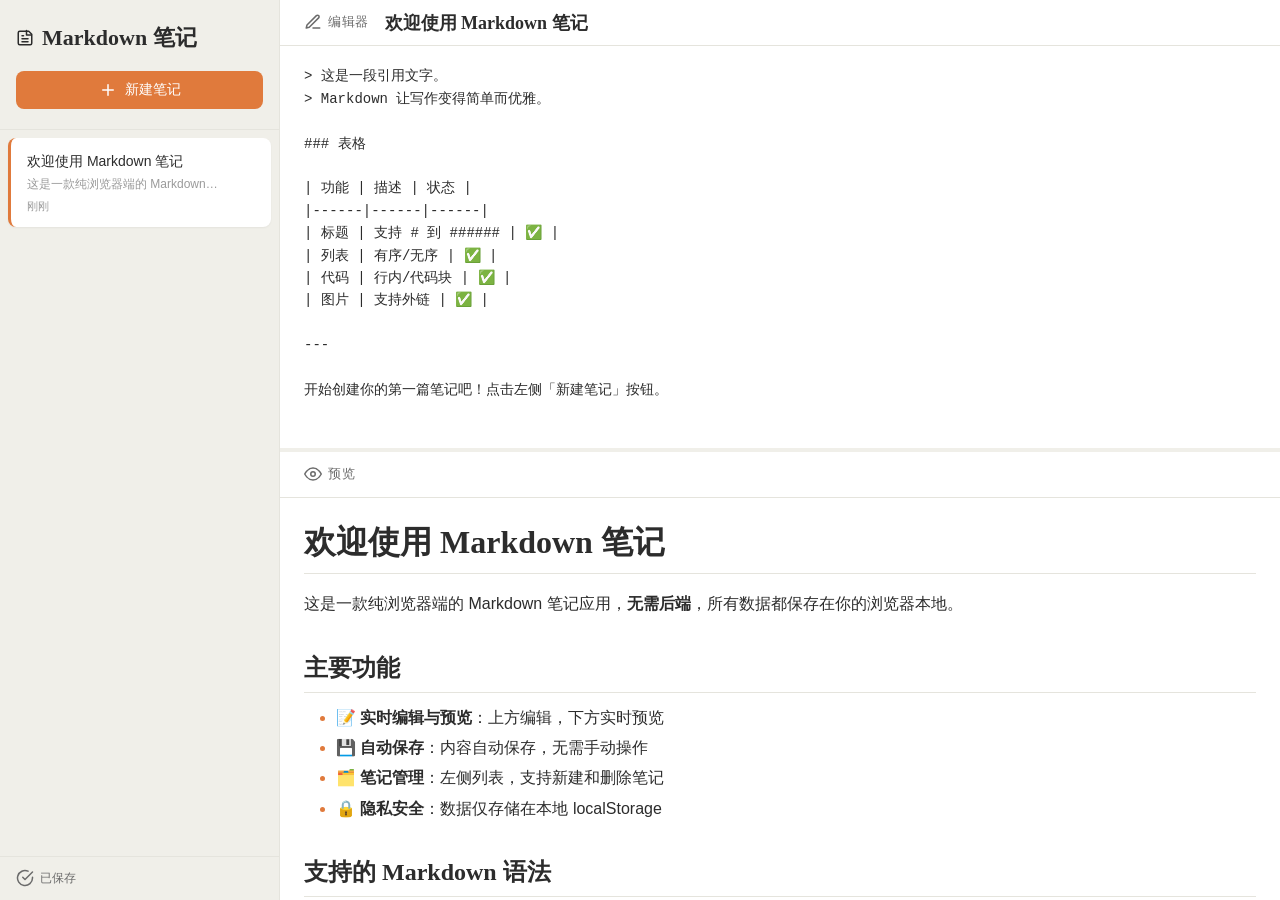
==== index.html @ d215250e "first commit" ====
<!DOCTYPE html>
<html lang="zh-CN">
<head>
  <meta charset="UTF-8">
  <meta name="viewport" content="width=device-width, initial-scale=1.0">
  <title>Markdown 笔记</title>
  <link rel="stylesheet" href="styles.css">
</head>
<body>
  <div class="app">
    <aside class="sidebar">
      <div class="sidebar-header">
        <h1 class="app-title">
          <svg class="icon" viewBox="0 0 24 24" fill="none" stroke="currentColor" stroke-width="2" stroke-linecap="round" stroke-linejoin="round"><path d="M17 3H5a2 2 0 0 0-2 2v14a2 2 0 0 0 2 2h14a2 2 0 0 0 2-2V7l-4-4z"></path><path d="M14 2v6h6"></path><path d="M16 13H8"></path><path d="M16 17H8"></path><path d="M10 9H8"></path></svg>
          Markdown 笔记
        </h1>
        <button class="btn-new" id="newNoteBtn" title="新建笔记">
          <svg class="icon" viewBox="0 0 24 24" fill="none" stroke="currentColor" stroke-width="2" stroke-linecap="round" stroke-linejoin="round"><line x1="12" y1="5" x2="12" y2="19"></line><line x1="5" y1="12" x2="19" y2="12"></line></svg>
          <span>新建笔记</span>
        </button>
      </div>
      
      <div class="note-list" id="noteList">
      </div>
      
      <div class="sidebar-footer">
        <span class="save-status" id="saveStatus">
          <svg class="icon" viewBox="0 0 24 24" fill="none" stroke="currentColor" stroke-width="2" stroke-linecap="round" stroke-linejoin="round"><path d="M22 11.08V12a10 10 0 1 1-5.93-9.14"></path><polyline points="22 4 12 14.01 9 11.01"></polyline></svg>
          <span>已保存</span>
        </span>
      </div>
    </aside>
    
    <main class="main-content">
      <div class="editor-pane">
        <div class="pane-header">
          <span class="pane-title">
            <svg class="icon" viewBox="0 0 24 24" fill="none" stroke="currentColor" stroke-width="2" stroke-linecap="round" stroke-linejoin="round"><path d="M12 20h9"></path><path d="M16.5 3.5a2.121 2.121 0 0 1 3 3L7 19l-4 1 1-4L16.5 3.5z"></path></svg>
            编辑器
          </span>
          <input type="text" class="note-title-input" id="noteTitleInput" placeholder="笔记标题...">
        </div>
        <textarea 
          class="editor" 
          id="editor" 
          placeholder="# 开始写作...

支持 Markdown 语法：
## 二级标题
**粗体文字** 和 *斜体文字*

- 无序列表项 1
- 无序列表项 2

1. 有序列表项 1
2. 有序列表项 2

[链接文字](https://example.com)

![图片描述](https://picsum.photos/600/300)

```javascript
console.log('代码块');
```
"
        ></textarea>
      </div>
      
      <div class="splitter-horizontal" id="splitterHorizontal"></div>
      
      <div class="preview-pane">
        <div class="pane-header">
          <span class="pane-title">
            <svg class="icon" viewBox="0 0 24 24" fill="none" stroke="currentColor" stroke-width="2" stroke-linecap="round" stroke-linejoin="round"><path d="M1 12s4-8 11-8 11 8 11 8-4 8-11 8-11-8-11-8z"></path><circle cx="12" cy="12" r="3"></circle></svg>
            预览
          </span>
        </div>
        <div class="preview" id="preview"></div>
      </div>
    </main>
    
    <div class="empty-state" id="emptyState">
      <svg class="icon" viewBox="0 0 24 24" fill="none" stroke="currentColor" stroke-width="2" stroke-linecap="round" stroke-linejoin="round"><path d="M14 2H6a2 2 0 0 0-2 2v16a2 2 0 0 0 2 2h12a2 2 0 0 0 2-2V8z"></path><polyline points="14 2 14 8 20 8"></polyline><line x1="16" y1="13" x2="8" y2="13"></line><line x1="16" y1="17" x2="8" y2="17"></line><polyline points="10 9 9 9 8 9"></polyline></svg>
      <h2>选择一篇笔记开始</h2>
      <p>或者点击左侧"新建笔记"按钮创建第一篇笔记</p>
    </div>
  </div>

  <script src="app.js"></script>
</body>
</html>
---- styles.css ----
:root {
  --bg-primary: #fafaf8;
  --bg-sidebar: #f0efe9;
  --bg-white: #ffffff;
  --bg-code: #282c34;
  --text-primary: #2c2c2c;
  --text-secondary: #6b6b6b;
  --text-muted: #9a9a9a;
  --accent: #e07a3c;
  --accent-hover: #c96a2e;
  --border: #e5e4dd;
  --shadow-sm: 0 1px 2px rgba(0, 0, 0, 0.05);
  --shadow-md: 0 4px 12px rgba(0, 0, 0, 0.08);
  --font-display: 'Playfair Display', 'Noto Serif SC', 'Source Han Serif SC', Georgia, 'Times New Roman', serif;
  --font-body: 'Inter', 'Noto Sans SC', 'Source Han Sans SC', -apple-system, BlinkMacSystemFont, 'Segoe UI', 'Microsoft YaHei', sans-serif;
  --font-mono: 'JetBrains Mono', 'Fira Code', 'Consolas', 'Monaco', 'Courier New', monospace;
}

* {
  margin: 0;
  padding: 0;
  box-sizing: border-box;
}

html, body {
  height: 100%;
  overflow: hidden;
}

body {
  font-family: var(--font-body);
  background-color: var(--bg-primary);
  color: var(--text-primary);
  line-height: 1.6;
  -webkit-font-smoothing: antialiased;
  -moz-osx-font-smoothing: grayscale;
}

.icon {
  width: 18px;
  height: 18px;
  vertical-align: middle;
  flex-shrink: 0;
}

.app {
  display: flex;
  height: 100vh;
  overflow: hidden;
}

.sidebar {
  width: 280px;
  background-color: var(--bg-sidebar);
  border-right: 1px solid var(--border);
  display: flex;
  flex-direction: column;
  flex-shrink: 0;
}

.sidebar-header {
  padding: 20px 16px;
  border-bottom: 1px solid var(--border);
}

.app-title {
  font-family: var(--font-display);
  font-size: 22px;
  font-weight: 700;
  color: var(--text-primary);
  margin-bottom: 16px;
  display: flex;
  align-items: center;
  gap: 8px;
}

.app-title .lucide {
  color: var(--accent);
  width: 24px;
  height: 24px;
}

.btn-new {
  width: 100%;
  padding: 10px 16px;
  background-color: var(--accent);
  color: white;
  border: none;
  border-radius: 8px;
  font-family: var(--font-body);
  font-size: 14px;
  font-weight: 500;
  cursor: pointer;
  display: flex;
  align-items: center;
  justify-content: center;
  gap: 8px;
  transition: all 150ms ease;
}

.btn-new:hover {
  background-color: var(--accent-hover);
  box-shadow: var(--shadow-md);
  transform: translateY(-1px);
}

.btn-new:active {
  transform: translateY(0);
}

.note-list {
  flex: 1;
  overflow-y: auto;
  padding: 8px;
}

.note-list::-webkit-scrollbar {
  width: 6px;
}

.note-list::-webkit-scrollbar-track {
  background: transparent;
}

.note-list::-webkit-scrollbar-thumb {
  background: var(--border);
  border-radius: 3px;
}

.note-list::-webkit-scrollbar-thumb:hover {
  background: var(--text-muted);
}

.note-item {
  padding: 12px 16px;
  margin-bottom: 4px;
  border-radius: 8px;
  cursor: pointer;
  display: flex;
  align-items: center;
  justify-content: space-between;
  gap: 8px;
  transition: all 150ms ease;
  border-left: 3px solid transparent;
  animation: fadeIn 200ms ease-out;
}

@keyframes fadeIn {
  from {
    opacity: 0;
    transform: translateY(-4px);
  }
  to {
    opacity: 1;
    transform: translateY(0);
  }
}

.note-item:hover {
  background-color: rgba(255, 255, 255, 0.6);
}

.note-item.active {
  background-color: white;
  border-left-color: var(--accent);
  box-shadow: var(--shadow-sm);
}

.note-item-content {
  flex: 1;
  min-width: 0;
}

.note-item-title {
  font-size: 14px;
  font-weight: 500;
  color: var(--text-primary);
  white-space: nowrap;
  overflow: hidden;
  text-overflow: ellipsis;
}

.note-item-preview {
  font-size: 12px;
  color: var(--text-muted);
  white-space: nowrap;
  overflow: hidden;
  text-overflow: ellipsis;
  margin-top: 2px;
}

.note-item-date {
  font-size: 11px;
  color: var(--text-muted);
  margin-top: 4px;
}

.note-delete {
  opacity: 0;
  padding: 4px;
  border-radius: 4px;
  color: var(--text-muted);
  transition: all 150ms ease;
  flex-shrink: 0;
}

.note-item:hover .note-delete {
  opacity: 1;
}

.note-delete:hover {
  background-color: rgba(224, 122, 60, 0.1);
  color: var(--accent);
}

.sidebar-footer {
  padding: 12px 16px;
  border-top: 1px solid var(--border);
}

.save-status {
  display: flex;
  align-items: center;
  gap: 6px;
  font-size: 12px;
  color: var(--text-secondary);
}

.save-status.saving .lucide {
  animation: spin 1s linear infinite;
  color: var(--accent);
}

.save-status.saving span {
  color: var(--accent);
}

@keyframes spin {
  from { transform: rotate(0deg); }
  to { transform: rotate(360deg); }
}

.save-status .lucide {
  width: 14px;
  height: 14px;
}

.save-status.saved .lucide {
  color: #4caf50;
}

.main-content {
  flex: 1;
  display: flex;
  flex-direction: column;
  min-width: 0;
}

.pane-header {
  padding: 12px 24px;
  background-color: var(--bg-white);
  border-bottom: 1px solid var(--border);
  display: flex;
  align-items: center;
  gap: 16px;
}

.pane-title {
  font-size: 13px;
  font-weight: 500;
  color: var(--text-secondary);
  display: flex;
  align-items: center;
  gap: 6px;
  text-transform: uppercase;
  letter-spacing: 0.5px;
  flex-shrink: 0;
}

.pane-title .lucide {
  width: 16px;
  height: 16px;
}

.note-title-input {
  flex: 1;
  border: none;
  outline: none;
  font-family: var(--font-display);
  font-size: 18px;
  font-weight: 600;
  color: var(--text-primary);
  background: transparent;
}

.note-title-input::placeholder {
  color: var(--text-muted);
}

.editor-pane {
  flex: 1;
  display: flex;
  flex-direction: column;
  min-height: 0;
  background-color: var(--bg-white);
}

.editor {
  flex: 1;
  padding: 24px;
  border: none;
  outline: none;
  resize: none;
  font-family: var(--font-mono);
  font-size: 14px;
  line-height: 1.6;
  color: var(--text-primary);
  background-color: var(--bg-white);
}

.editor::-webkit-scrollbar {
  width: 8px;
}

.editor::-webkit-scrollbar-track {
  background: transparent;
}

.editor::-webkit-scrollbar-thumb {
  background: var(--border);
  border-radius: 4px;
}

.editor::-webkit-scrollbar-thumb:hover {
  background: var(--text-muted);
}

.splitter-horizontal {
  height: 4px;
  background-color: var(--bg-sidebar);
  cursor: row-resize;
  transition: background-color 150ms ease;
  flex-shrink: 0;
}

.splitter-horizontal:hover,
.splitter-horizontal.dragging {
  background-color: var(--accent);
}

.preview-pane {
  flex: 1;
  display: flex;
  flex-direction: column;
  min-height: 0;
  background-color: var(--bg-white);
}

.preview {
  flex: 1;
  padding: 24px;
  overflow-y: auto;
  animation: fadeInContent 300ms ease-out;
}

@keyframes fadeInContent {
  from { opacity: 0.8; }
  to { opacity: 1; }
}

.preview::-webkit-scrollbar {
  width: 8px;
}

.preview::-webkit-scrollbar-track {
  background: transparent;
}

.preview::-webkit-scrollbar-thumb {
  background: var(--border);
  border-radius: 4px;
}

.preview::-webkit-scrollbar-thumb:hover {
  background: var(--text-muted);
}

.preview h1,
.preview h2,
.preview h3,
.preview h4,
.preview h5,
.preview h6 {
  font-family: var(--font-display);
  font-weight: 700;
  color: var(--text-primary);
  margin-top: 1.5em;
  margin-bottom: 0.5em;
  line-height: 1.3;
}

.preview h1:first-child,
.preview h2:first-child,
.preview h3:first-child {
  margin-top: 0;
}

.preview h1 { font-size: 2em; border-bottom: 1px solid var(--border); padding-bottom: 0.3em; }
.preview h2 { font-size: 1.5em; border-bottom: 1px solid var(--border); padding-bottom: 0.3em; }
.preview h3 { font-size: 1.25em; }
.preview h4 { font-size: 1.1em; }
.preview h5 { font-size: 1em; }
.preview h6 { font-size: 0.9em; color: var(--text-secondary); }

.preview p {
  margin-bottom: 1em;
  line-height: 1.7;
}

.preview strong,
.preview b {
  font-weight: 600;
  color: var(--text-primary);
}

.preview em,
.preview i {
  font-style: italic;
}

.preview a {
  color: var(--accent);
  text-decoration: none;
  border-bottom: 1px solid transparent;
  transition: border-color 150ms ease;
}

.preview a:hover {
  border-bottom-color: var(--accent);
}

.preview ul,
.preview ol {
  margin-bottom: 1em;
  padding-left: 2em;
}

.preview li {
  margin-bottom: 0.3em;
  line-height: 1.6;
}

.preview ul li::marker {
  color: var(--accent);
}

.preview ol li::marker {
  color: var(--text-secondary);
  font-weight: 500;
}

.preview img {
  max-width: 100%;
  border-radius: 8px;
  box-shadow: var(--shadow-md);
  margin: 1em 0;
}

.preview code {
  font-family: var(--font-mono);
  font-size: 0.9em;
  background-color: rgba(224, 122, 60, 0.1);
  color: var(--accent);
  padding: 0.2em 0.4em;
  border-radius: 4px;
}

.preview pre {
  margin: 1em 0;
  border-radius: 8px;
  overflow: hidden;
  box-shadow: var(--shadow-sm);
}

.preview pre code {
  display: block;
  padding: 16px;
  background-color: var(--bg-code);
  color: #abb2bf;
  overflow-x: auto;
  line-height: 1.6;
}

.hljs-keyword { color: #c678dd; }
.hljs-string { color: #98c379; }
.hljs-comment { color: #5c6370; font-style: italic; }
.hljs-number { color: #d19a66; }
.hljs-function { color: #61afef; }

.preview blockquote {
  margin: 1em 0;
  padding: 0.5em 1em;
  border-left: 4px solid var(--accent);
  background-color: rgba(224, 122, 60, 0.05);
  color: var(--text-secondary);
  border-radius: 0 8px 8px 0;
}

.preview blockquote p {
  margin-bottom: 0;
}

.preview hr {
  border: none;
  border-top: 1px solid var(--border);
  margin: 2em 0;
}

.preview table {
  width: 100%;
  border-collapse: collapse;
  margin: 1em 0;
}

.preview th,
.preview td {
  padding: 8px 12px;
  border: 1px solid var(--border);
  text-align: left;
}

.preview th {
  background-color: var(--bg-sidebar);
  font-weight: 600;
}

.preview tr:nth-child(even) {
  background-color: rgba(240, 239, 233, 0.3);
}

.empty-state {
  flex: 1;
  display: none;
  flex-direction: column;
  align-items: center;
  justify-content: center;
  padding: 40px;
  text-align: center;
  color: var(--text-muted);
}

.empty-state.visible {
  display: flex;
}

.empty-state .lucide {
  width: 64px;
  height: 64px;
  margin-bottom: 16px;
  color: var(--border);
}

.empty-state h2 {
  font-family: var(--font-display);
  font-size: 24px;
  font-weight: 600;
  color: var(--text-secondary);
  margin-bottom: 8px;
}

.empty-state p {
  font-size: 14px;
  color: var(--text-muted);
}

@media (max-width: 768px) {
  .sidebar {
    position: fixed;
    left: 0;
    top: 0;
    bottom: 0;
    transform: translateX(-100%);
    transition: transform 250ms ease;
    z-index: 100;
  }
  
  .sidebar.open {
    transform: translateX(0);
  }
  
  .main-content {
    width: 100%;
  }
}
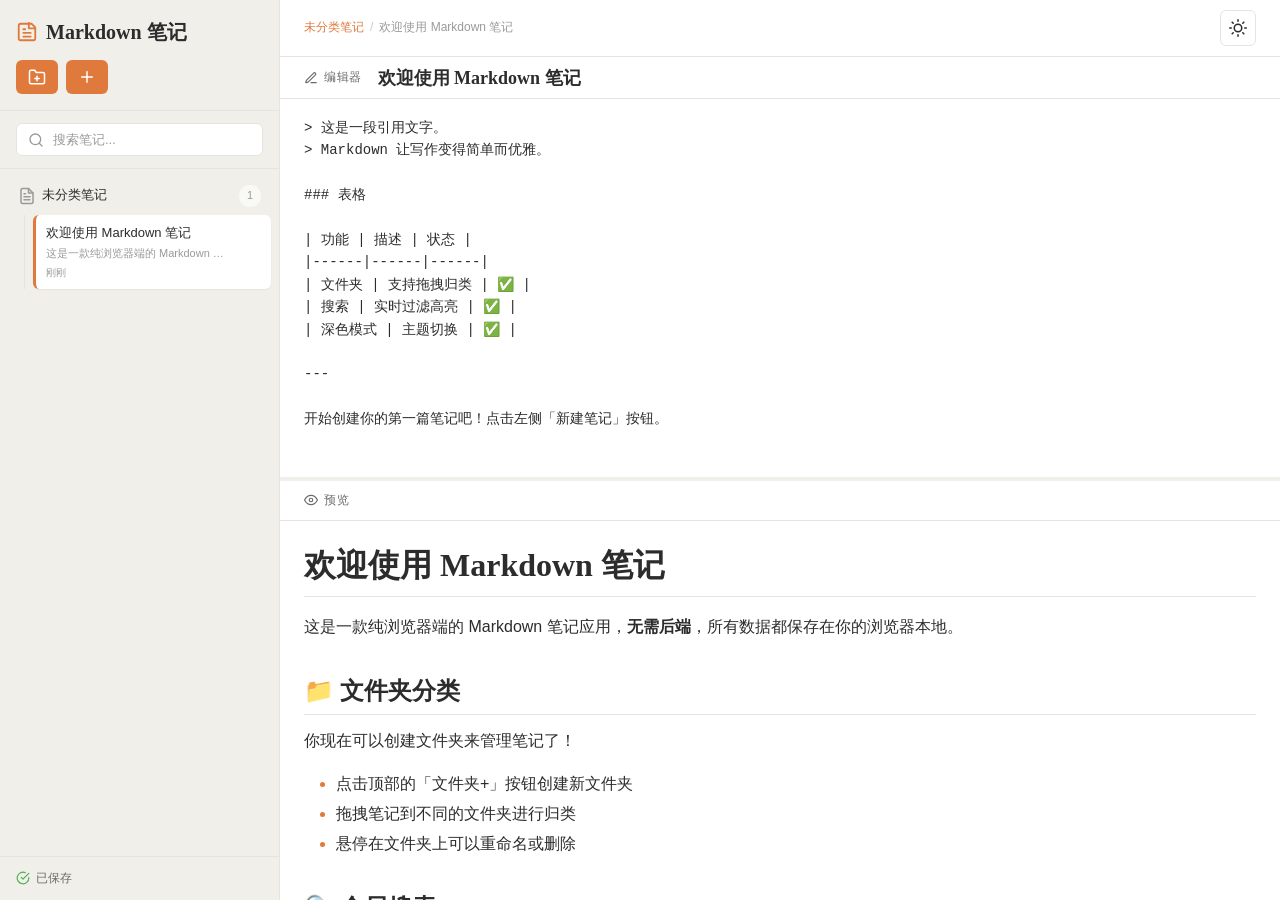
==== commit 8b2e277f: "feat: 添加文件夹管理、全局搜索和深色模式功能 重构侧边栏笔记列表为文件夹树形结构，新增： 1. 文件夹创建、重命名、删除和拖拽分类功能 2. 全局笔记搜索匹配与高亮 3. 深色/浅色主题切换与本" ====
--- a/index.html
+++ b/index.html
@@ -14,13 +14,25 @@
           <svg class="icon" viewBox="0 0 24 24" fill="none" stroke="currentColor" stroke-width="2" stroke-linecap="round" stroke-linejoin="round"><path d="M17 3H5a2 2 0 0 0-2 2v14a2 2 0 0 0 2 2h14a2 2 0 0 0 2-2V7l-4-4z"></path><path d="M14 2v6h6"></path><path d="M16 13H8"></path><path d="M16 17H8"></path><path d="M10 9H8"></path></svg>
           Markdown 笔记
         </h1>
-        <button class="btn-new" id="newNoteBtn" title="新建笔记">
-          <svg class="icon" viewBox="0 0 24 24" fill="none" stroke="currentColor" stroke-width="2" stroke-linecap="round" stroke-linejoin="round"><line x1="12" y1="5" x2="12" y2="19"></line><line x1="5" y1="12" x2="19" y2="12"></line></svg>
-          <span>新建笔记</span>
+        <div class="sidebar-actions">
+          <button class="btn-icon" id="newFolderBtn" title="新建文件夹">
+            <svg class="icon" viewBox="0 0 24 24" fill="none" stroke="currentColor" stroke-width="2" stroke-linecap="round" stroke-linejoin="round"><path d="M22 19a2 2 0 0 1-2 2H4a2 2 0 0 1-2-2V5a2 2 0 0 1 2-2h5l2 3h9a2 2 0 0 1 2 2z"></path><line x1="12" y1="11" x2="12" y2="17"></line><line x1="9" y1="14" x2="15" y2="14"></line></svg>
+          </button>
+          <button class="btn-icon" id="newNoteBtn" title="新建笔记">
+            <svg class="icon" viewBox="0 0 24 24" fill="none" stroke="currentColor" stroke-width="2" stroke-linecap="round" stroke-linejoin="round"><line x1="12" y1="5" x2="12" y2="19"></line><line x1="5" y1="12" x2="19" y2="12"></line></svg>
+          </button>
+        </div>
+      </div>
+      
+      <div class="search-container">
+        <svg class="icon" viewBox="0 0 24 24" fill="none" stroke="currentColor" stroke-width="2" stroke-linecap="round" stroke-linejoin="round"><circle cx="11" cy="11" r="8"></circle><line x1="21" y1="21" x2="16.65" y2="16.65"></line></svg>
+        <input type="text" class="search-input" id="searchInput" placeholder="搜索笔记...">
+        <button class="search-clear" id="searchClear" style="display:none;">
+          <svg class="icon" viewBox="0 0 24 24" fill="none" stroke="currentColor" stroke-width="2" stroke-linecap="round" stroke-linejoin="round"><line x1="18" y1="6" x2="6" y2="18"></line><line x1="6" y1="6" x2="18" y2="18"></line></svg>
         </button>
       </div>
       
-      <div class="note-list" id="noteList">
+      <div class="folder-tree" id="folderTree">
       </div>
       
       <div class="sidebar-footer">
@@ -32,6 +44,18 @@
     </aside>
     
     <main class="main-content">
+      <div class="top-bar">
+        <div class="top-bar-left">
+          <span class="note-path" id="notePath"></span>
+        </div>
+        <div class="top-bar-right">
+          <button class="btn-icon" id="themeToggle" title="切换深色模式">
+            <svg class="icon icon-sun" viewBox="0 0 24 24" fill="none" stroke="currentColor" stroke-width="2" stroke-linecap="round" stroke-linejoin="round"><circle cx="12" cy="12" r="5"></circle><line x1="12" y1="1" x2="12" y2="3"></line><line x1="12" y1="21" x2="12" y2="23"></line><line x1="4.22" y1="4.22" x2="5.64" y2="5.64"></line><line x1="18.36" y1="18.36" x2="19.78" y2="19.78"></line><line x1="1" y1="12" x2="3" y2="12"></line><line x1="21" y1="12" x2="23" y2="12"></line><line x1="4.22" y1="19.78" x2="5.64" y2="18.36"></line><line x1="18.36" y1="5.64" x2="19.78" y2="4.22"></line></svg>
+            <svg class="icon icon-moon" style="display:none;" viewBox="0 0 24 24" fill="none" stroke="currentColor" stroke-width="2" stroke-linecap="round" stroke-linejoin="round"><path d="M21 12.79A9 9 0 1 1 11.21 3 7 7 0 0 0 21 12.79z"></path></svg>
+          </button>
+        </div>
+      </div>
+      
       <div class="editor-pane">
         <div class="pane-header">
           <span class="pane-title">
@@ -84,6 +108,12 @@
       <h2>选择一篇笔记开始</h2>
       <p>或者点击左侧"新建笔记"按钮创建第一篇笔记</p>
     </div>
+    
+    <div class="search-no-results" id="searchNoResults" style="display:none;">
+      <svg class="icon" viewBox="0 0 24 24" fill="none" stroke="currentColor" stroke-width="2" stroke-linecap="round" stroke-linejoin="round"><circle cx="11" cy="11" r="8"></circle><line x1="21" y1="21" x2="16.65" y2="16.65"></line><line x1="13" y1="9" x2="9" y2="13"></line><line x1="9" y1="9" x2="13" y2="13"></line></svg>
+      <h2>没有找到匹配的笔记</h2>
+      <p>试试其他关键词，或者清空搜索</p>
+    </div>
   </div>
 
   <script src="app.js"></script>
--- a/styles.css
+++ b/styles.css
@@ -3,17 +3,42 @@
   --bg-sidebar: #f0efe9;
   --bg-white: #ffffff;
   --bg-code: #282c34;
+  --bg-hover: rgba(255, 255, 255, 0.6);
+  --bg-active: #ffffff;
   --text-primary: #2c2c2c;
   --text-secondary: #6b6b6b;
   --text-muted: #9a9a9a;
   --accent: #e07a3c;
   --accent-hover: #c96a2e;
+  --accent-light: rgba(224, 122, 60, 0.1);
   --border: #e5e4dd;
   --shadow-sm: 0 1px 2px rgba(0, 0, 0, 0.05);
   --shadow-md: 0 4px 12px rgba(0, 0, 0, 0.08);
+  --search-highlight: #fff59d;
+  --drag-over: rgba(224, 122, 60, 0.2);
   --font-display: 'Playfair Display', 'Noto Serif SC', 'Source Han Serif SC', Georgia, 'Times New Roman', serif;
   --font-body: 'Inter', 'Noto Sans SC', 'Source Han Sans SC', -apple-system, BlinkMacSystemFont, 'Segoe UI', 'Microsoft YaHei', sans-serif;
   --font-mono: 'JetBrains Mono', 'Fira Code', 'Consolas', 'Monaco', 'Courier New', monospace;
+}
+
+body.dark {
+  --bg-primary: #1a1a2e;
+  --bg-sidebar: #16213e;
+  --bg-white: #0f0f23;
+  --bg-code: #1e1e3f;
+  --bg-hover: rgba(255, 255, 255, 0.05);
+  --bg-active: rgba(224, 122, 60, 0.15);
+  --text-primary: #e0e0e0;
+  --text-secondary: #a0a0a0;
+  --text-muted: #606060;
+  --accent: #e07a3c;
+  --accent-hover: #f08a4c;
+  --accent-light: rgba(224, 122, 60, 0.2);
+  --border: #2a2a4a;
+  --shadow-sm: 0 1px 2px rgba(0, 0, 0, 0.3);
+  --shadow-md: 0 4px 12px rgba(0, 0, 0, 0.4);
+  --search-highlight: #ff9800;
+  --drag-over: rgba(224, 122, 60, 0.3);
 }
 
 * {
@@ -34,6 +59,7 @@
   line-height: 1.6;
   -webkit-font-smoothing: antialiased;
   -moz-osx-font-smoothing: grayscale;
+  transition: background-color 200ms ease, color 200ms ease;
 }
 
 .icon {
@@ -56,85 +82,284 @@
   display: flex;
   flex-direction: column;
   flex-shrink: 0;
+  transition: background-color 200ms ease, border-color 200ms ease;
 }
 
 .sidebar-header {
-  padding: 20px 16px;
+  padding: 16px;
   border-bottom: 1px solid var(--border);
+  transition: border-color 200ms ease;
 }
 
 .app-title {
   font-family: var(--font-display);
-  font-size: 22px;
+  font-size: 20px;
   font-weight: 700;
   color: var(--text-primary);
-  margin-bottom: 16px;
+  margin-bottom: 12px;
   display: flex;
   align-items: center;
   gap: 8px;
 }
 
-.app-title .lucide {
-  color: var(--accent);
-  width: 24px;
-  height: 24px;
-}
-
-.btn-new {
-  width: 100%;
-  padding: 10px 16px;
+.app-title .icon {
+  color: var(--accent);
+  width: 22px;
+  height: 22px;
+}
+
+.sidebar-actions {
+  display: flex;
+  gap: 8px;
+}
+
+.btn-icon {
+  padding: 8px 12px;
   background-color: var(--accent);
   color: white;
   border: none;
-  border-radius: 8px;
+  border-radius: 6px;
+  cursor: pointer;
+  display: flex;
+  align-items: center;
+  justify-content: center;
+  gap: 6px;
+  transition: all 150ms ease;
   font-family: var(--font-body);
-  font-size: 14px;
+  font-size: 13px;
   font-weight: 500;
-  cursor: pointer;
-  display: flex;
-  align-items: center;
-  justify-content: center;
-  gap: 8px;
-  transition: all 150ms ease;
-}
-
-.btn-new:hover {
+}
+
+.btn-icon:hover {
   background-color: var(--accent-hover);
   box-shadow: var(--shadow-md);
   transform: translateY(-1px);
 }
 
-.btn-new:active {
+.btn-icon:active {
   transform: translateY(0);
 }
 
-.note-list {
+.btn-icon.secondary {
+  background-color: transparent;
+  color: var(--text-secondary);
+  border: 1px solid var(--border);
+}
+
+.btn-icon.secondary:hover {
+  background-color: var(--bg-hover);
+  color: var(--text-primary);
+}
+
+#themeToggle {
+  background-color: transparent;
+  color: var(--text-primary);
+  border: 1px solid var(--border);
+  width: 36px;
+  height: 36px;
+  padding: 0;
+}
+
+#themeToggle:hover {
+  background-color: var(--bg-hover);
+  color: var(--accent);
+  border-color: var(--accent);
+}
+
+.search-container {
+  position: relative;
+  padding: 12px 16px;
+  border-bottom: 1px solid var(--border);
+  transition: border-color 200ms ease;
+}
+
+.search-container .icon:first-child {
+  position: absolute;
+  left: 28px;
+  top: 50%;
+  transform: translateY(-50%);
+  color: var(--text-muted);
+  width: 16px;
+  height: 16px;
+}
+
+.search-input {
+  width: 100%;
+  padding: 8px 32px 8px 36px;
+  border: 1px solid var(--border);
+  border-radius: 6px;
+  background-color: var(--bg-white);
+  color: var(--text-primary);
+  font-family: var(--font-body);
+  font-size: 13px;
+  outline: none;
+  transition: all 150ms ease;
+}
+
+.search-input:focus {
+  border-color: var(--accent);
+  box-shadow: 0 0 0 2px var(--accent-light);
+}
+
+.search-input::placeholder {
+  color: var(--text-muted);
+}
+
+.search-clear {
+  position: absolute;
+  right: 24px;
+  top: 50%;
+  transform: translateY(-50%);
+  background: none;
+  border: none;
+  color: var(--text-muted);
+  cursor: pointer;
+  padding: 4px;
+  border-radius: 4px;
+  transition: all 150ms ease;
+}
+
+.search-clear:hover {
+  color: var(--text-primary);
+  background-color: var(--bg-hover);
+}
+
+.search-clear .icon {
+  width: 14px;
+  height: 14px;
+}
+
+.folder-tree {
   flex: 1;
   overflow-y: auto;
   padding: 8px;
 }
 
-.note-list::-webkit-scrollbar {
+.folder-tree::-webkit-scrollbar {
   width: 6px;
 }
 
-.note-list::-webkit-scrollbar-track {
+.folder-tree::-webkit-scrollbar-track {
   background: transparent;
 }
 
-.note-list::-webkit-scrollbar-thumb {
+.folder-tree::-webkit-scrollbar-thumb {
   background: var(--border);
   border-radius: 3px;
 }
 
-.note-list::-webkit-scrollbar-thumb:hover {
+.folder-tree::-webkit-scrollbar-thumb:hover {
   background: var(--text-muted);
 }
 
+.folder-item {
+  margin-bottom: 2px;
+}
+
+.folder-header {
+  display: flex;
+  align-items: center;
+  gap: 6px;
+  padding: 8px 10px;
+  border-radius: 6px;
+  cursor: pointer;
+  transition: all 150ms ease;
+  user-select: none;
+}
+
+.folder-header:hover {
+  background-color: var(--bg-hover);
+}
+
+.folder-header.drag-over {
+  background-color: var(--drag-over);
+}
+
+.folder-toggle {
+  width: 16px;
+  height: 16px;
+  flex-shrink: 0;
+  transition: transform 150ms ease;
+  color: var(--text-muted);
+}
+
+.folder-item.expanded .folder-toggle {
+  transform: rotate(90deg);
+}
+
+.folder-icon {
+  color: var(--accent);
+  flex-shrink: 0;
+}
+
+.folder-name {
+  flex: 1;
+  font-size: 13px;
+  font-weight: 500;
+  color: var(--text-primary);
+  white-space: nowrap;
+  overflow: hidden;
+  text-overflow: ellipsis;
+}
+
+.folder-name-input {
+  flex: 1;
+  border: 1px solid var(--accent);
+  outline: none;
+  background-color: var(--bg-white);
+  color: var(--text-primary);
+  font-family: var(--font-body);
+  font-size: 13px;
+  padding: 2px 6px;
+  border-radius: 4px;
+}
+
+.folder-actions {
+  display: flex;
+  gap: 2px;
+  opacity: 0;
+  transition: opacity 150ms ease;
+}
+
+.folder-header:hover .folder-actions {
+  opacity: 1;
+}
+
+.folder-action-btn {
+  background: none;
+  border: none;
+  color: var(--text-muted);
+  cursor: pointer;
+  padding: 2px;
+  border-radius: 4px;
+  transition: all 150ms ease;
+}
+
+.folder-action-btn:hover {
+  color: var(--accent);
+  background-color: var(--accent-light);
+}
+
+.folder-action-btn .icon {
+  width: 14px;
+  height: 14px;
+}
+
+.folder-notes {
+  margin-left: 16px;
+  border-left: 1px solid var(--border);
+  padding-left: 8px;
+  transition: border-color 200ms ease;
+}
+
+.folder-item.collapsed .folder-notes {
+  display: none;
+}
+
 .note-item {
-  padding: 12px 16px;
-  margin-bottom: 4px;
-  border-radius: 8px;
+  padding: 8px 10px;
+  margin-bottom: 2px;
+  border-radius: 6px;
   cursor: pointer;
   display: flex;
   align-items: center;
@@ -157,22 +382,30 @@
 }
 
 .note-item:hover {
-  background-color: rgba(255, 255, 255, 0.6);
+  background-color: var(--bg-hover);
 }
 
 .note-item.active {
-  background-color: white;
+  background-color: var(--bg-active);
   border-left-color: var(--accent);
   box-shadow: var(--shadow-sm);
 }
 
+.note-item.drag-over {
+  background-color: var(--drag-over);
+}
+
+.note-item.dragging {
+  opacity: 0.5;
+}
+
 .note-item-content {
   flex: 1;
   min-width: 0;
 }
 
 .note-item-title {
-  font-size: 14px;
+  font-size: 13px;
   font-weight: 500;
   color: var(--text-primary);
   white-space: nowrap;
@@ -181,7 +414,7 @@
 }
 
 .note-item-preview {
-  font-size: 12px;
+  font-size: 11px;
   color: var(--text-muted);
   white-space: nowrap;
   overflow: hidden;
@@ -190,9 +423,9 @@
 }
 
 .note-item-date {
-  font-size: 11px;
-  color: var(--text-muted);
-  margin-top: 4px;
+  font-size: 10px;
+  color: var(--text-muted);
+  margin-top: 2px;
 }
 
 .note-delete {
@@ -202,6 +435,9 @@
   color: var(--text-muted);
   transition: all 150ms ease;
   flex-shrink: 0;
+  background: none;
+  border: none;
+  cursor: pointer;
 }
 
 .note-item:hover .note-delete {
@@ -209,13 +445,26 @@
 }
 
 .note-delete:hover {
-  background-color: rgba(224, 122, 60, 0.1);
-  color: var(--accent);
+  background-color: var(--accent-light);
+  color: var(--accent);
+}
+
+.search-highlight {
+  background-color: var(--search-highlight);
+  color: #333;
+  padding: 0 2px;
+  border-radius: 2px;
+  font-weight: 500;
+}
+
+body.dark .search-highlight {
+  color: #1a1a2e;
 }
 
 .sidebar-footer {
   padding: 12px 16px;
   border-top: 1px solid var(--border);
+  transition: border-color 200ms ease;
 }
 
 .save-status {
@@ -226,7 +475,7 @@
   color: var(--text-secondary);
 }
 
-.save-status.saving .lucide {
+.save-status.saving .icon {
   animation: spin 1s linear infinite;
   color: var(--accent);
 }
@@ -240,12 +489,12 @@
   to { transform: rotate(360deg); }
 }
 
-.save-status .lucide {
+.save-status .icon {
   width: 14px;
   height: 14px;
 }
 
-.save-status.saved .lucide {
+.save-status.saved .icon {
   color: #4caf50;
 }
 
@@ -256,17 +505,59 @@
   min-width: 0;
 }
 
-.pane-header {
-  padding: 12px 24px;
+.top-bar {
+  display: flex;
+  align-items: center;
+  justify-content: space-between;
+  padding: 10px 24px;
   background-color: var(--bg-white);
   border-bottom: 1px solid var(--border);
+  transition: background-color 200ms ease, border-color 200ms ease;
+}
+
+.top-bar-left {
+  flex: 1;
+  min-width: 0;
+}
+
+.note-path {
+  font-size: 12px;
+  color: var(--text-muted);
+  display: flex;
+  align-items: center;
+  gap: 6px;
+  white-space: nowrap;
+  overflow: hidden;
+  text-overflow: ellipsis;
+}
+
+.note-path .path-separator {
+  color: var(--text-muted);
+  opacity: 0.5;
+}
+
+.note-path .path-folder {
+  color: var(--accent);
+}
+
+.top-bar-right {
+  display: flex;
+  align-items: center;
+  gap: 8px;
+}
+
+.pane-header {
+  padding: 10px 24px;
+  background-color: var(--bg-white);
+  border-bottom: 1px solid var(--border);
   display: flex;
   align-items: center;
   gap: 16px;
+  transition: background-color 200ms ease, border-color 200ms ease;
 }
 
 .pane-title {
-  font-size: 13px;
+  font-size: 12px;
   font-weight: 500;
   color: var(--text-secondary);
   display: flex;
@@ -277,9 +568,9 @@
   flex-shrink: 0;
 }
 
-.pane-title .lucide {
-  width: 16px;
-  height: 16px;
+.pane-title .icon {
+  width: 14px;
+  height: 14px;
 }
 
 .note-title-input {
@@ -291,6 +582,7 @@
   font-weight: 600;
   color: var(--text-primary);
   background: transparent;
+  transition: color 200ms ease;
 }
 
 .note-title-input::placeholder {
@@ -303,6 +595,7 @@
   flex-direction: column;
   min-height: 0;
   background-color: var(--bg-white);
+  transition: background-color 200ms ease;
 }
 
 .editor {
@@ -316,6 +609,7 @@
   line-height: 1.6;
   color: var(--text-primary);
   background-color: var(--bg-white);
+  transition: background-color 200ms ease, color 200ms ease;
 }
 
 .editor::-webkit-scrollbar {
@@ -354,6 +648,7 @@
   flex-direction: column;
   min-height: 0;
   background-color: var(--bg-white);
+  transition: background-color 200ms ease;
 }
 
 .preview {
@@ -397,6 +692,7 @@
   margin-top: 1.5em;
   margin-bottom: 0.5em;
   line-height: 1.3;
+  transition: color 200ms ease;
 }
 
 .preview h1:first-child,
@@ -415,6 +711,8 @@
 .preview p {
   margin-bottom: 1em;
   line-height: 1.7;
+  color: var(--text-primary);
+  transition: color 200ms ease;
 }
 
 .preview strong,
@@ -448,6 +746,7 @@
 .preview li {
   margin-bottom: 0.3em;
   line-height: 1.6;
+  color: var(--text-primary);
 }
 
 .preview ul li::marker {
@@ -469,7 +768,7 @@
 .preview code {
   font-family: var(--font-mono);
   font-size: 0.9em;
-  background-color: rgba(224, 122, 60, 0.1);
+  background-color: var(--accent-light);
   color: var(--accent);
   padding: 0.2em 0.4em;
   border-radius: 4px;
@@ -501,19 +800,21 @@
   margin: 1em 0;
   padding: 0.5em 1em;
   border-left: 4px solid var(--accent);
-  background-color: rgba(224, 122, 60, 0.05);
+  background-color: var(--accent-light);
   color: var(--text-secondary);
   border-radius: 0 8px 8px 0;
 }
 
 .preview blockquote p {
   margin-bottom: 0;
+  color: var(--text-secondary);
 }
 
 .preview hr {
   border: none;
   border-top: 1px solid var(--border);
   margin: 2em 0;
+  transition: border-color 200ms ease;
 }
 
 .preview table {
@@ -527,18 +828,22 @@
   padding: 8px 12px;
   border: 1px solid var(--border);
   text-align: left;
+  color: var(--text-primary);
+  transition: border-color 200ms ease;
 }
 
 .preview th {
   background-color: var(--bg-sidebar);
   font-weight: 600;
+  transition: background-color 200ms ease;
 }
 
 .preview tr:nth-child(even) {
-  background-color: rgba(240, 239, 233, 0.3);
-}
-
-.empty-state {
+  background-color: var(--bg-hover);
+}
+
+.empty-state,
+.search-no-results {
   flex: 1;
   display: none;
   flex-direction: column;
@@ -549,18 +854,21 @@
   color: var(--text-muted);
 }
 
-.empty-state.visible {
-  display: flex;
-}
-
-.empty-state .lucide {
+.empty-state.visible,
+.search-no-results.visible {
+  display: flex;
+}
+
+.empty-state .icon,
+.search-no-results .icon {
   width: 64px;
   height: 64px;
   margin-bottom: 16px;
   color: var(--border);
 }
 
-.empty-state h2 {
+.empty-state h2,
+.search-no-results h2 {
   font-family: var(--font-display);
   font-size: 24px;
   font-weight: 600;
@@ -568,9 +876,53 @@
   margin-bottom: 8px;
 }
 
-.empty-state p {
+.empty-state p,
+.search-no-results p {
   font-size: 14px;
   color: var(--text-muted);
+}
+
+.unfiled-section {
+  margin-bottom: 8px;
+}
+
+.unfiled-header {
+  display: flex;
+  align-items: center;
+  gap: 6px;
+  padding: 8px 10px;
+  border-radius: 6px;
+  cursor: pointer;
+  transition: all 150ms ease;
+  user-select: none;
+}
+
+.unfiled-header:hover {
+  background-color: var(--bg-hover);
+}
+
+.unfiled-header.drag-over {
+  background-color: var(--drag-over);
+}
+
+.unfiled-icon {
+  color: var(--text-muted);
+  flex-shrink: 0;
+}
+
+.unfiled-name {
+  flex: 1;
+  font-size: 13px;
+  font-weight: 500;
+  color: var(--text-primary);
+}
+
+.unfiled-count {
+  font-size: 11px;
+  color: var(--text-muted);
+  background-color: var(--bg-hover);
+  padding: 2px 8px;
+  border-radius: 10px;
 }
 
 @media (max-width: 768px) {
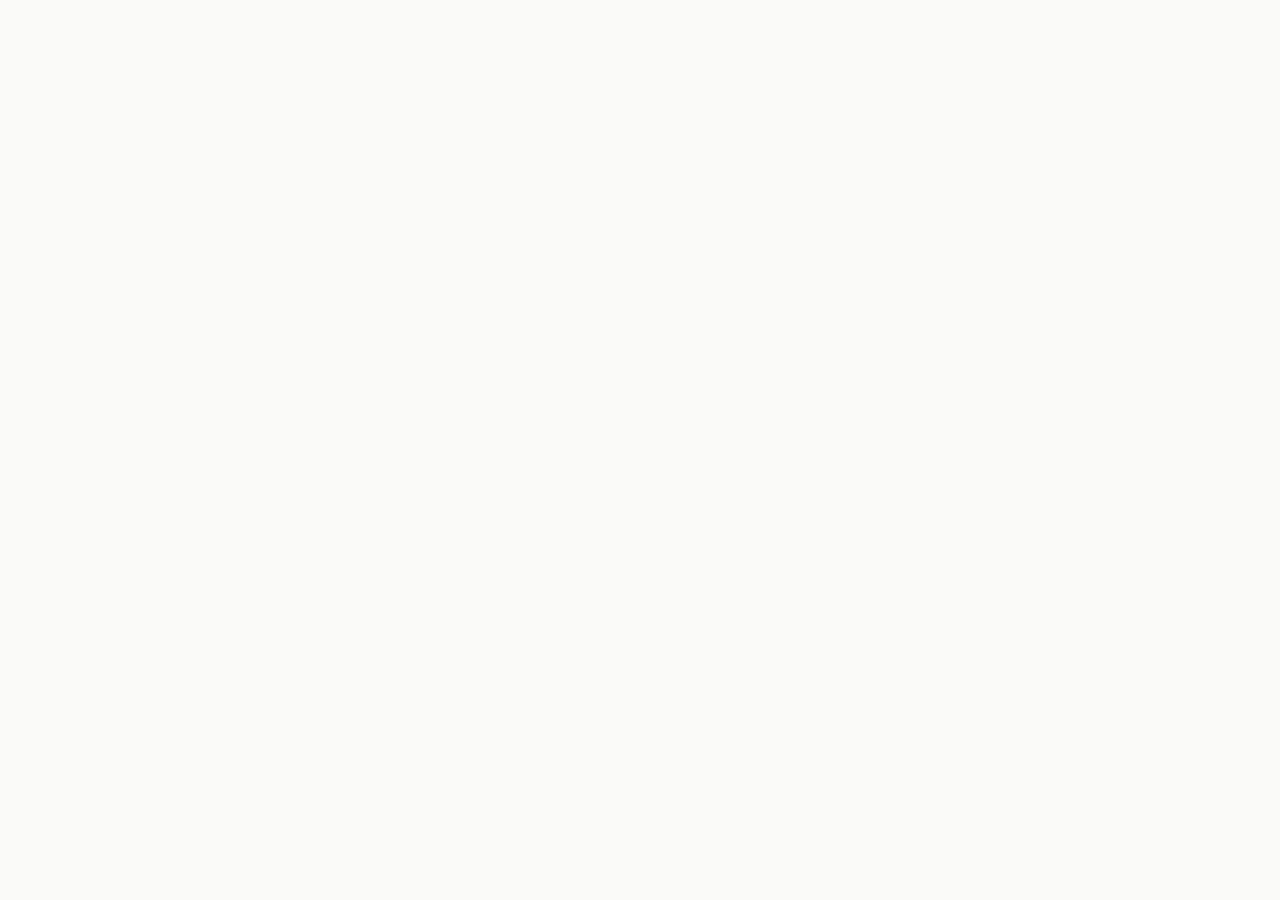
==== commit afbdb8aa: "feat: 完成markdown笔记应用全量开发 实现了完整的笔记管理功能，包括： - 基础的组件架构与状态管理hooks - 本地存储持久化 - 文件夹与笔记的增删改查 - 实时markdown编辑" ====
--- a/index.html
+++ b/index.html
@@ -7,115 +7,7 @@
   <link rel="stylesheet" href="styles.css">
 </head>
 <body>
-  <div class="app">
-    <aside class="sidebar">
-      <div class="sidebar-header">
-        <h1 class="app-title">
-          <svg class="icon" viewBox="0 0 24 24" fill="none" stroke="currentColor" stroke-width="2" stroke-linecap="round" stroke-linejoin="round"><path d="M17 3H5a2 2 0 0 0-2 2v14a2 2 0 0 0 2 2h14a2 2 0 0 0 2-2V7l-4-4z"></path><path d="M14 2v6h6"></path><path d="M16 13H8"></path><path d="M16 17H8"></path><path d="M10 9H8"></path></svg>
-          Markdown 笔记
-        </h1>
-        <div class="sidebar-actions">
-          <button class="btn-icon" id="newFolderBtn" title="新建文件夹">
-            <svg class="icon" viewBox="0 0 24 24" fill="none" stroke="currentColor" stroke-width="2" stroke-linecap="round" stroke-linejoin="round"><path d="M22 19a2 2 0 0 1-2 2H4a2 2 0 0 1-2-2V5a2 2 0 0 1 2-2h5l2 3h9a2 2 0 0 1 2 2z"></path><line x1="12" y1="11" x2="12" y2="17"></line><line x1="9" y1="14" x2="15" y2="14"></line></svg>
-          </button>
-          <button class="btn-icon" id="newNoteBtn" title="新建笔记">
-            <svg class="icon" viewBox="0 0 24 24" fill="none" stroke="currentColor" stroke-width="2" stroke-linecap="round" stroke-linejoin="round"><line x1="12" y1="5" x2="12" y2="19"></line><line x1="5" y1="12" x2="19" y2="12"></line></svg>
-          </button>
-        </div>
-      </div>
-      
-      <div class="search-container">
-        <svg class="icon" viewBox="0 0 24 24" fill="none" stroke="currentColor" stroke-width="2" stroke-linecap="round" stroke-linejoin="round"><circle cx="11" cy="11" r="8"></circle><line x1="21" y1="21" x2="16.65" y2="16.65"></line></svg>
-        <input type="text" class="search-input" id="searchInput" placeholder="搜索笔记...">
-        <button class="search-clear" id="searchClear" style="display:none;">
-          <svg class="icon" viewBox="0 0 24 24" fill="none" stroke="currentColor" stroke-width="2" stroke-linecap="round" stroke-linejoin="round"><line x1="18" y1="6" x2="6" y2="18"></line><line x1="6" y1="6" x2="18" y2="18"></line></svg>
-        </button>
-      </div>
-      
-      <div class="folder-tree" id="folderTree">
-      </div>
-      
-      <div class="sidebar-footer">
-        <span class="save-status" id="saveStatus">
-          <svg class="icon" viewBox="0 0 24 24" fill="none" stroke="currentColor" stroke-width="2" stroke-linecap="round" stroke-linejoin="round"><path d="M22 11.08V12a10 10 0 1 1-5.93-9.14"></path><polyline points="22 4 12 14.01 9 11.01"></polyline></svg>
-          <span>已保存</span>
-        </span>
-      </div>
-    </aside>
-    
-    <main class="main-content">
-      <div class="top-bar">
-        <div class="top-bar-left">
-          <span class="note-path" id="notePath"></span>
-        </div>
-        <div class="top-bar-right">
-          <button class="btn-icon" id="themeToggle" title="切换深色模式">
-            <svg class="icon icon-sun" viewBox="0 0 24 24" fill="none" stroke="currentColor" stroke-width="2" stroke-linecap="round" stroke-linejoin="round"><circle cx="12" cy="12" r="5"></circle><line x1="12" y1="1" x2="12" y2="3"></line><line x1="12" y1="21" x2="12" y2="23"></line><line x1="4.22" y1="4.22" x2="5.64" y2="5.64"></line><line x1="18.36" y1="18.36" x2="19.78" y2="19.78"></line><line x1="1" y1="12" x2="3" y2="12"></line><line x1="21" y1="12" x2="23" y2="12"></line><line x1="4.22" y1="19.78" x2="5.64" y2="18.36"></line><line x1="18.36" y1="5.64" x2="19.78" y2="4.22"></line></svg>
-            <svg class="icon icon-moon" style="display:none;" viewBox="0 0 24 24" fill="none" stroke="currentColor" stroke-width="2" stroke-linecap="round" stroke-linejoin="round"><path d="M21 12.79A9 9 0 1 1 11.21 3 7 7 0 0 0 21 12.79z"></path></svg>
-          </button>
-        </div>
-      </div>
-      
-      <div class="editor-pane">
-        <div class="pane-header">
-          <span class="pane-title">
-            <svg class="icon" viewBox="0 0 24 24" fill="none" stroke="currentColor" stroke-width="2" stroke-linecap="round" stroke-linejoin="round"><path d="M12 20h9"></path><path d="M16.5 3.5a2.121 2.121 0 0 1 3 3L7 19l-4 1 1-4L16.5 3.5z"></path></svg>
-            编辑器
-          </span>
-          <input type="text" class="note-title-input" id="noteTitleInput" placeholder="笔记标题...">
-        </div>
-        <textarea 
-          class="editor" 
-          id="editor" 
-          placeholder="# 开始写作...
-
-支持 Markdown 语法：
-## 二级标题
-**粗体文字** 和 *斜体文字*
-
-- 无序列表项 1
-- 无序列表项 2
-
-1. 有序列表项 1
-2. 有序列表项 2
-
-[链接文字](https://example.com)
-
-![图片描述](https://picsum.photos/600/300)
-
-```javascript
-console.log('代码块');
-```
-"
-        ></textarea>
-      </div>
-      
-      <div class="splitter-horizontal" id="splitterHorizontal"></div>
-      
-      <div class="preview-pane">
-        <div class="pane-header">
-          <span class="pane-title">
-            <svg class="icon" viewBox="0 0 24 24" fill="none" stroke="currentColor" stroke-width="2" stroke-linecap="round" stroke-linejoin="round"><path d="M1 12s4-8 11-8 11 8 11 8-4 8-11 8-11-8-11-8z"></path><circle cx="12" cy="12" r="3"></circle></svg>
-            预览
-          </span>
-        </div>
-        <div class="preview" id="preview"></div>
-      </div>
-    </main>
-    
-    <div class="empty-state" id="emptyState">
-      <svg class="icon" viewBox="0 0 24 24" fill="none" stroke="currentColor" stroke-width="2" stroke-linecap="round" stroke-linejoin="round"><path d="M14 2H6a2 2 0 0 0-2 2v16a2 2 0 0 0 2 2h12a2 2 0 0 0 2-2V8z"></path><polyline points="14 2 14 8 20 8"></polyline><line x1="16" y1="13" x2="8" y2="13"></line><line x1="16" y1="17" x2="8" y2="17"></line><polyline points="10 9 9 9 8 9"></polyline></svg>
-      <h2>选择一篇笔记开始</h2>
-      <p>或者点击左侧"新建笔记"按钮创建第一篇笔记</p>
-    </div>
-    
-    <div class="search-no-results" id="searchNoResults" style="display:none;">
-      <svg class="icon" viewBox="0 0 24 24" fill="none" stroke="currentColor" stroke-width="2" stroke-linecap="round" stroke-linejoin="round"><circle cx="11" cy="11" r="8"></circle><line x1="21" y1="21" x2="16.65" y2="16.65"></line><line x1="13" y1="9" x2="9" y2="13"></line><line x1="9" y1="9" x2="13" y2="13"></line></svg>
-      <h2>没有找到匹配的笔记</h2>
-      <p>试试其他关键词，或者清空搜索</p>
-    </div>
-  </div>
-
-  <script src="app.js"></script>
+  <div id="app"></div>
+  <script type="module" src="src/main.js"></script>
 </body>
 </html>
--- a/styles.css
+++ b/styles.css
@@ -151,16 +151,28 @@
   color: var(--text-primary);
 }
 
-#themeToggle {
+#themeToggle,
+.theme-toggle {
   background-color: transparent;
   color: var(--text-primary);
   border: 1px solid var(--border);
   width: 36px;
   height: 36px;
   padding: 0;
-}
-
-#themeToggle:hover {
+  position: absolute;
+  top: 16px;
+  right: 16px;
+  z-index: 100;
+  display: flex;
+  align-items: center;
+  justify-content: center;
+  border-radius: 6px;
+  cursor: pointer;
+  transition: all 150ms ease;
+}
+
+#themeToggle:hover,
+.theme-toggle:hover {
   background-color: var(--bg-hover);
   color: var(--accent);
   border-color: var(--accent);
@@ -503,6 +515,28 @@
   display: flex;
   flex-direction: column;
   min-width: 0;
+  position: relative;
+}
+
+.sidebar-container {
+  display: flex;
+  flex-direction: column;
+  flex-shrink: 0;
+}
+
+.editor-container {
+  flex: 1;
+  display: flex;
+  flex-direction: column;
+  min-height: 0;
+}
+
+.preview-container {
+  flex: 1;
+  display: flex;
+  flex-direction: column;
+  min-height: 0;
+  overflow: hidden;
 }
 
 .top-bar {
@@ -629,7 +663,8 @@
   background: var(--text-muted);
 }
 
-.splitter-horizontal {
+.splitter-horizontal,
+.resizer {
   height: 4px;
   background-color: var(--bg-sidebar);
   cursor: row-resize;
@@ -638,7 +673,9 @@
 }
 
 .splitter-horizontal:hover,
-.splitter-horizontal.dragging {
+.splitter-horizontal.dragging,
+.resizer:hover,
+.resizer.dragging {
   background-color: var(--accent);
 }
 
